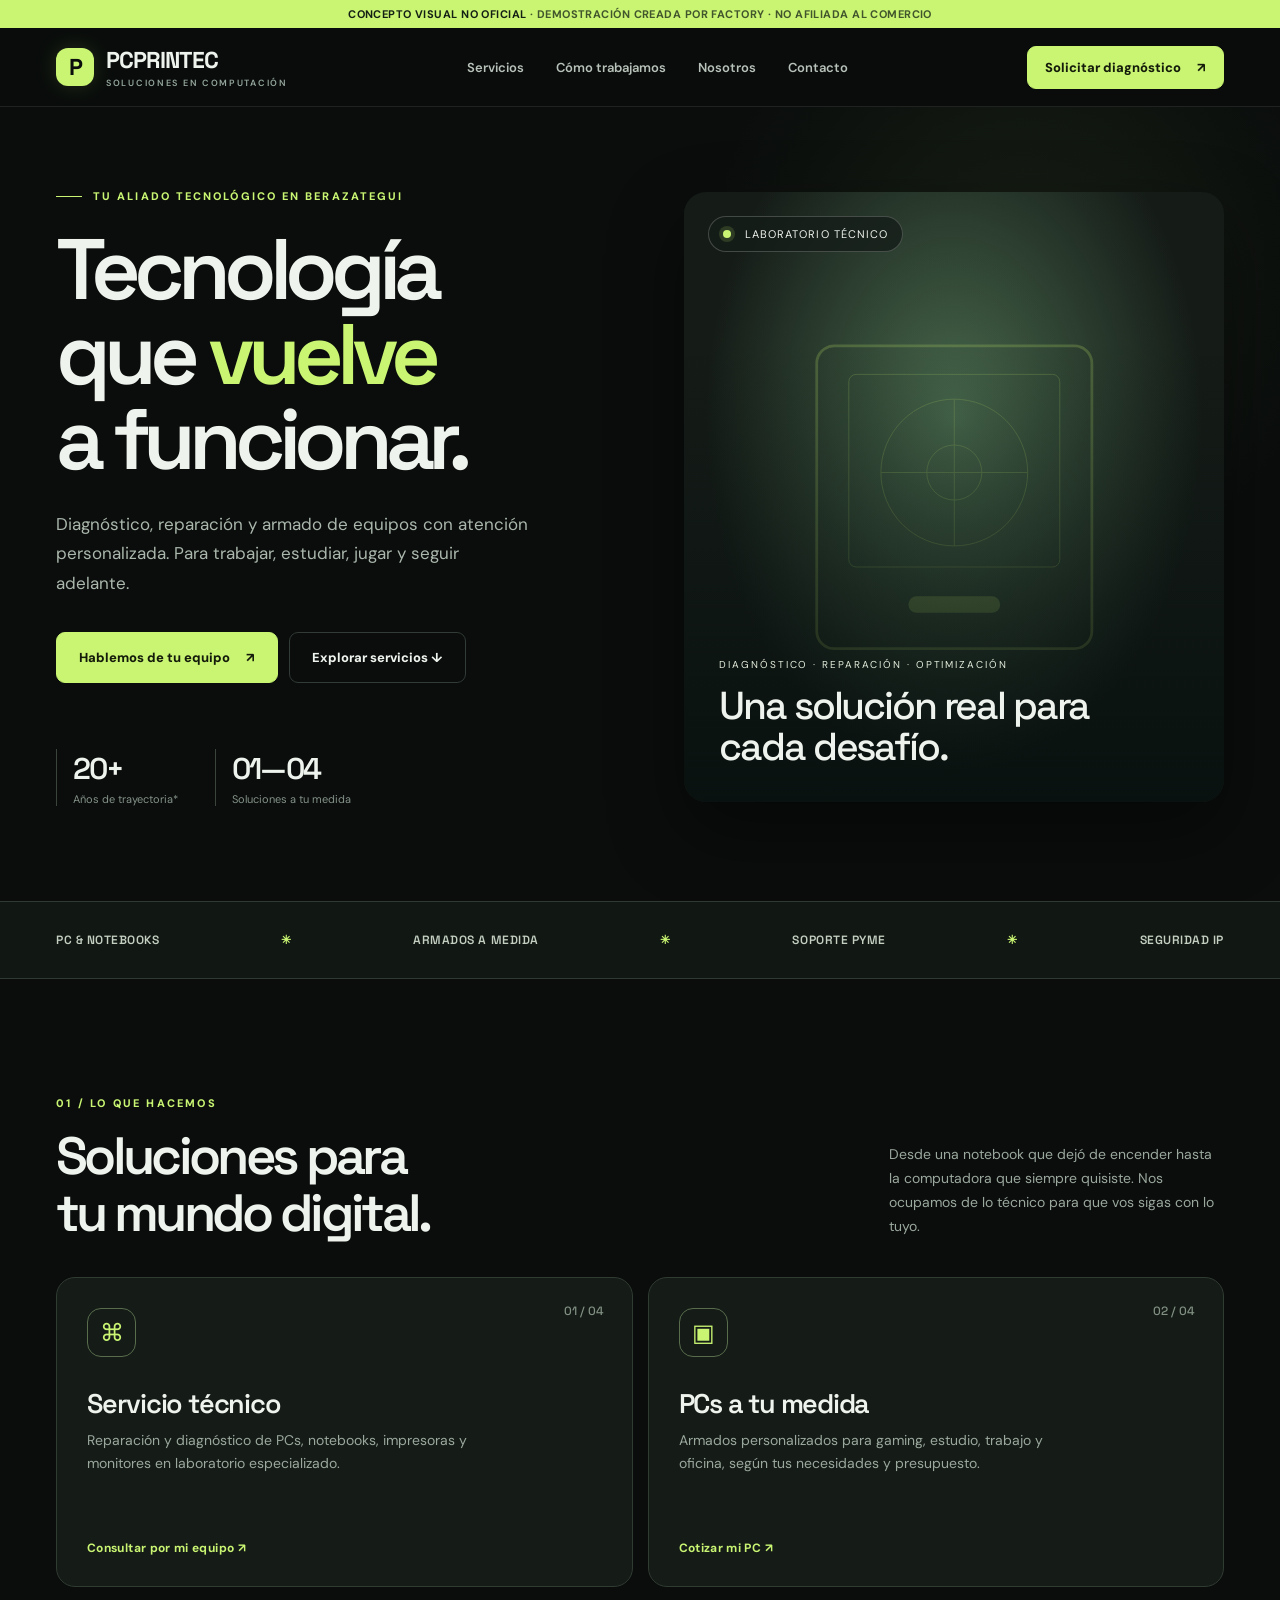
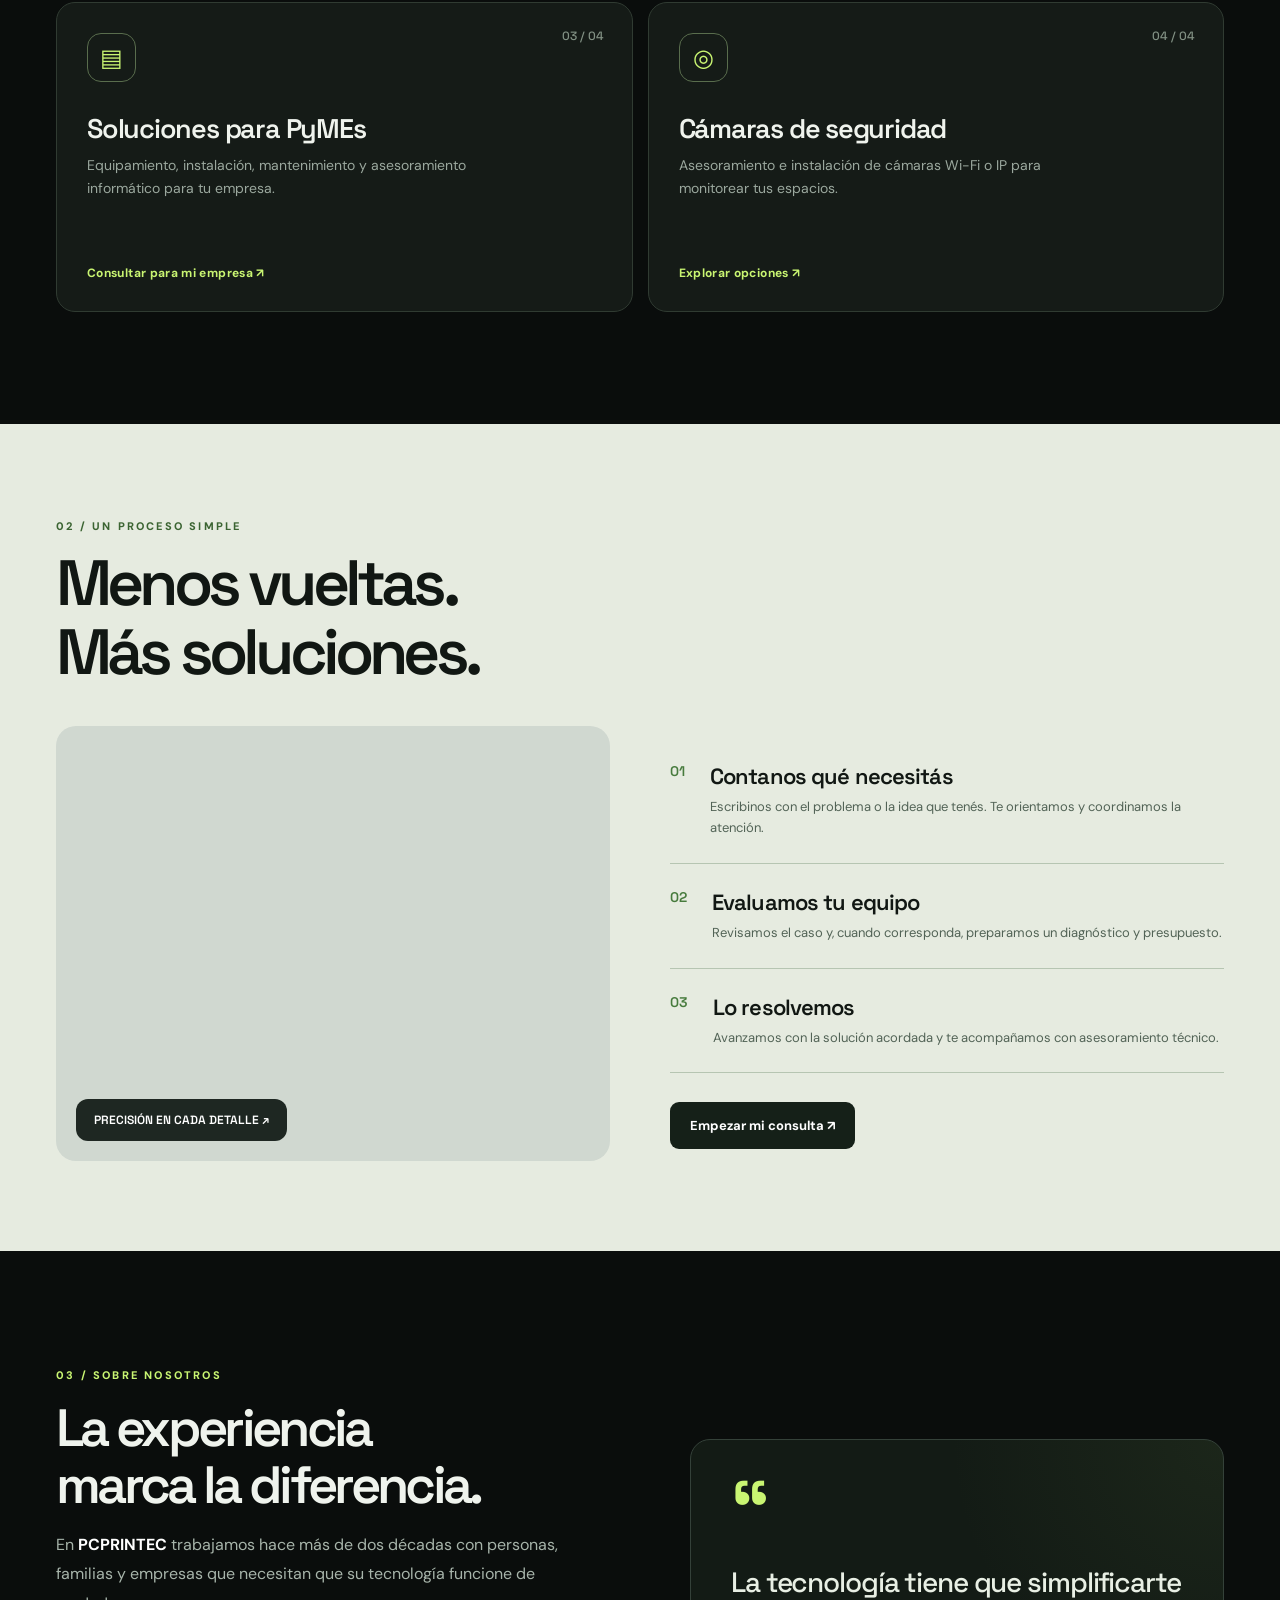
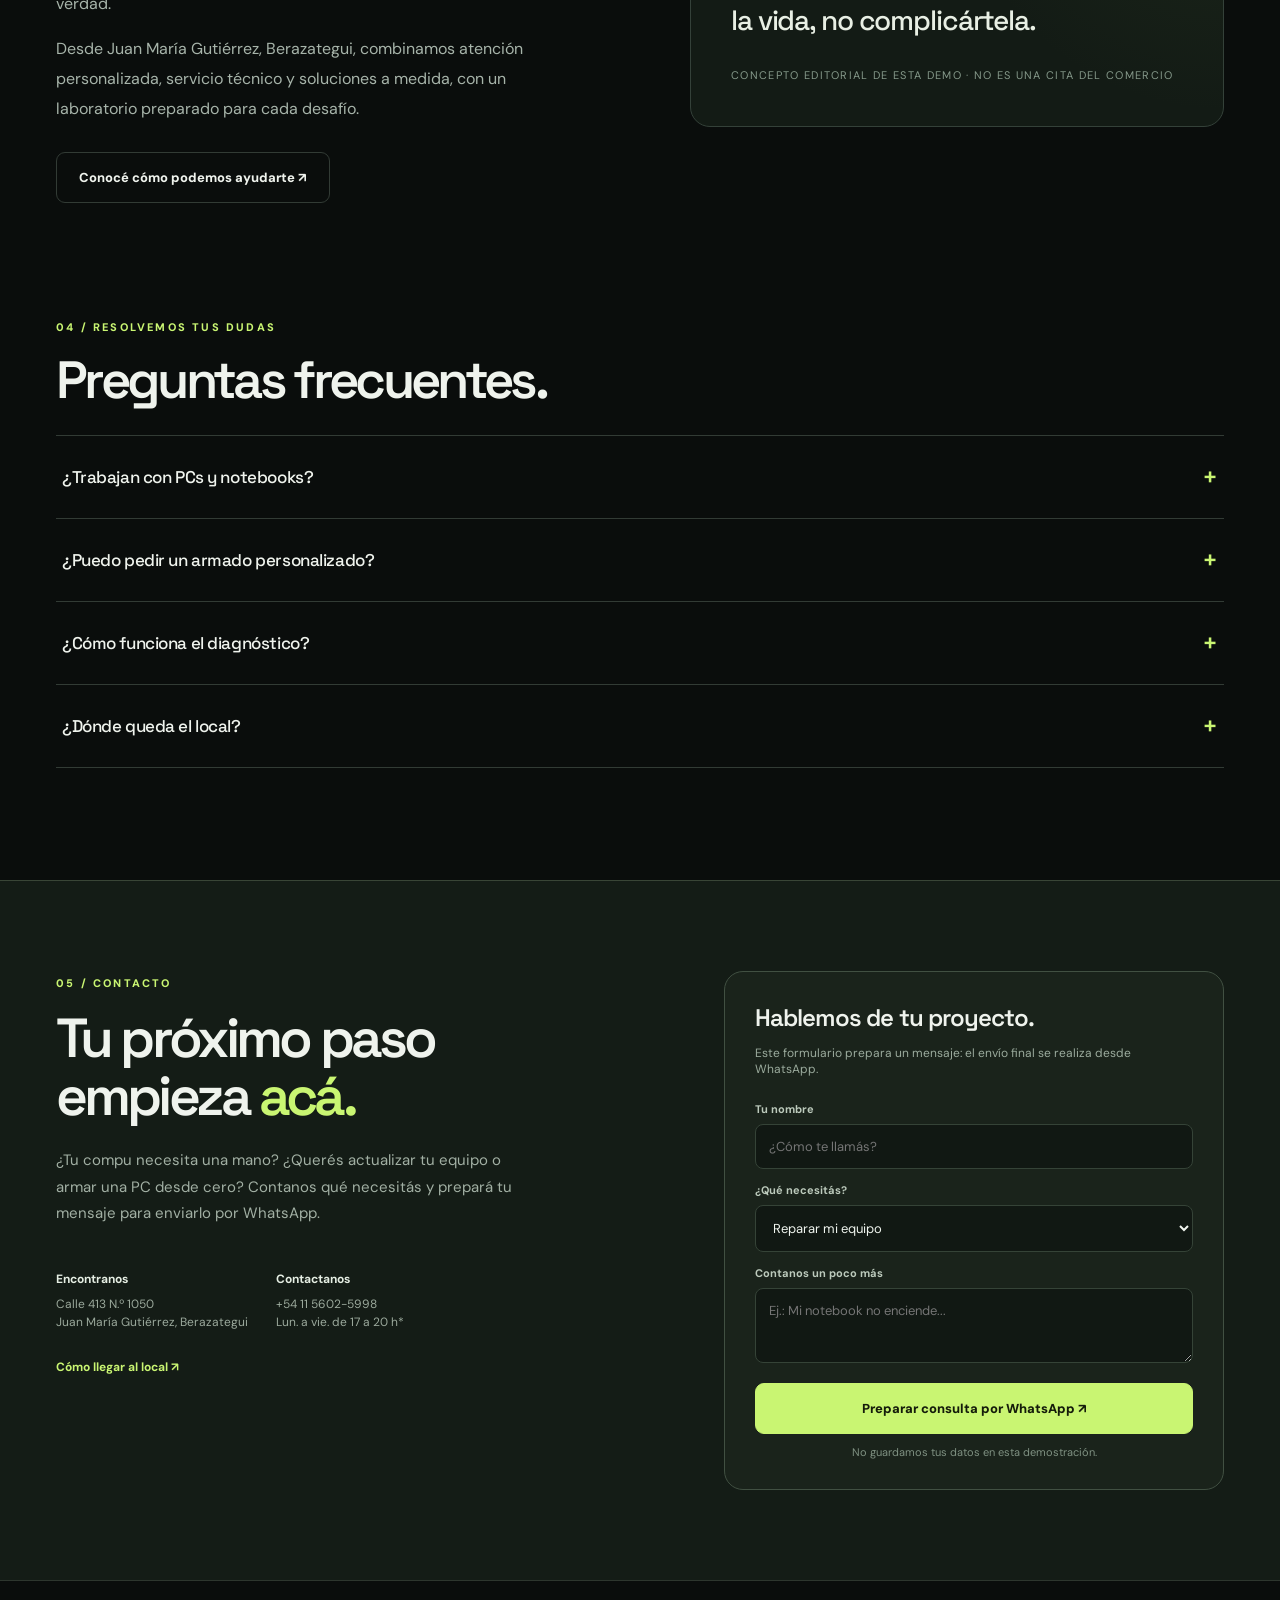
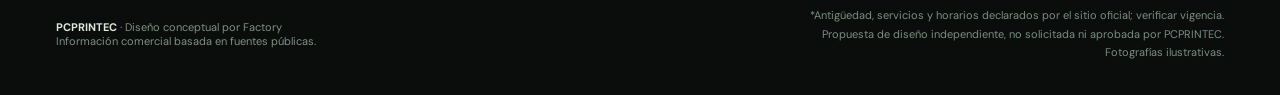
==== pcprintec-factory-demo/index.html @ 149cd399 "Add independent PCPRINTEC premium landing concept preview" ====
<!doctype html>
<html lang="es">
<head>
  <meta charset="UTF-8"/>
  <meta name="viewport" content="width=device-width, initial-scale=1"/>
  <meta name="theme-color" content="#080b0b"/>
  <meta name="robots" content="noindex,nofollow"/>
  <meta name="description" content="Propuesta visual no oficial para PCPRINTEC: servicio técnico, armados de PC y soluciones informáticas en Juan María Gutiérrez, Berazategui."/>
  <title>PCPRINTEC — Soluciones en computación · Concepto Factory</title>
  <link rel="preconnect" href="https://fonts.googleapis.com"/>
  <link rel="preconnect" href="https://fonts.gstatic.com" crossorigin/>
  <link href="https://fonts.googleapis.com/css2?family=DM+Sans:wght@400;500;600;700&family=Space+Grotesk:wght@400;500;600;700&display=swap" rel="stylesheet"/>
  <style>
    :root{--bg:#0a0d0c;--surface:#141917;--surface2:#1b211e;--text:#eff3ed;--muted:#9fa9a2;--line:#323b35;--accent:#c9f572;--soft:#e6eadf;--radius:22px}
    *{box-sizing:border-box}html{scroll-behavior:smooth}body{margin:0;background:var(--bg);color:var(--text);font-family:"DM Sans",Arial,sans-serif;-webkit-font-smoothing:antialiased}button,input,select,textarea{font:inherit}a{color:inherit;text-decoration:none}button{cursor:pointer}
    ::selection{background:var(--accent);color:var(--bg)}.container{max-width:1240px;margin:0 auto;padding:0 36px}.topline{background:var(--accent);color:#152015;font-size:11px;text-align:center;padding:7px 12px;font-weight:700;letter-spacing:.04em}.topline span{opacity:.75}
    .header{position:sticky;top:0;z-index:30;border-bottom:1px solid rgba(255,255,255,.09);background:rgba(10,13,12,.85);backdrop-filter:blur(22px)}.nav{height:78px;display:flex;align-items:center;justify-content:space-between;gap:25px}.brand{display:flex;align-items:center;gap:12px;font-weight:800;letter-spacing:-.045em;font:700 23px "Space Grotesk",sans-serif}.logo{width:38px;height:38px;display:grid;place-items:center;background:var(--accent);color:var(--bg);border-radius:12px;font:800 23px "Space Grotesk";box-shadow:0 0 22px #c9f57227}.brand small{display:block;color:#94a69c;letter-spacing:.19em;font:600 9px "DM Sans";margin-top:2px}.links{display:flex;gap:32px;color:#b8c2ba;font-size:13px;font-weight:600}.links a:hover{color:var(--accent)}.header-cta,.btn{display:inline-flex;align-items:center;justify-content:center;gap:16px;padding:16px 22px;background:var(--accent);border:1px solid var(--accent);color:#141b0a;border-radius:9px;font-weight:800;font-size:13px;transition:transform .2s,background .2s}.header-cta{padding:12px 17px}.btn:hover,.header-cta:hover{transform:translateY(-2px);background:#defe9e}.btn.secondary{background:transparent;color:var(--text);border-color:var(--line)}.btn.secondary:hover{border-color:#a4bea1}.menuBtn{display:none;background:none;border:0;color:var(--text);font-size:27px}
    .hero{position:relative;overflow:hidden;padding:82px 0 95px}.hero:before{content:"";position:absolute;top:-190px;right:-120px;width:750px;height:700px;background:radial-gradient(circle,#4f6b3930 0%,transparent 62%);pointer-events:none}.hero-grid{display:grid;grid-template-columns:1.04fr .96fr;gap:44px;align-items:center}.eyebrow{display:flex;align-items:center;gap:11px;color:var(--accent);font-weight:800;font-size:11px;letter-spacing:.19em;text-transform:uppercase}.eyebrow:before{content:"";display:block;width:26px;height:1px;background:var(--accent)}.hero h1{font:600 clamp(54px,6.7vw,92px)/.99 "Space Grotesk",sans-serif;letter-spacing:-.082em;margin:25px 0 27px;max-width:720px}.hero h1 em{font-style:normal;color:var(--accent)}.intro{font-size:17px;line-height:1.75;color:#abb7ad;max-width:480px;margin:0}.hero-buttons{display:flex;flex-wrap:wrap;gap:11px;margin-top:33px}.hero-bottom{display:flex;gap:37px;margin-top:66px;align-items:center}.metric{border-left:1px solid #3a433c;padding-left:16px}.metric strong{display:block;font:600 30px "Space Grotesk";letter-spacing:-.06em}.metric span{display:block;margin-top:4px;color:#849288;font-size:11px}.hero-art{height:610px;min-width:0;position:relative;border-radius:22px;overflow:hidden;background:#18201b;isolation:isolate;box-shadow:0 30px 75px #0006}.hero-art:after{content:"";position:absolute;inset:0;background:linear-gradient(180deg,#0002 25%,#040c0cba 100%);z-index:1}.hero-art img{height:100%;width:100%;object-fit:cover;object-position:center}.hero-gradient{position:absolute;inset:0;z-index:0;background:radial-gradient(ellipse at 50% 37%,#537858,transparent 65%)}.hero-art .corner{position:absolute;z-index:2;top:24px;left:24px;background:#151c19c9;border:1px solid #ffffff33;border-radius:30px;padding:10px 14px;font-size:11px;letter-spacing:.1em}.pulse{display:inline-block;width:8px;height:8px;border-radius:50%;background:var(--accent);margin-right:9px;box-shadow:0 0 0 4px #c9f57225}.hero-art .artlabel{position:absolute;bottom:35px;left:35px;right:35px;z-index:2}.artlabel small{color:#e4eddc;text-transform:uppercase;letter-spacing:.19em;font-size:10px}.artlabel h3{font:500 39px/1.04 "Space Grotesk";letter-spacing:-.055em;margin:13px 0 0;max-width:390px}.hero-art .vector{position:absolute;inset:0;display:grid;place-items:center;z-index:0;opacity:.25}.hero-art .vector svg{width:85%;height:auto}
    .ribbon{border-top:1px solid #303a33;border-bottom:1px solid #303a33;background:#111712}.ribbon-in{display:flex;align-items:center;justify-content:space-between;gap:20px;min-height:76px;color:#c4cfc2;font:600 12px "Space Grotesk";letter-spacing:.045em}.ribbon i{font-style:normal;color:var(--accent)}
    section{scroll-margin-top:92px}.section{padding:112px 0}.section-header{display:flex;align-items:end;justify-content:space-between;gap:40px;margin-bottom:36px}.section-kicker{font-weight:800;letter-spacing:.2em;color:var(--accent);font-size:11px;text-transform:uppercase}.section h2{font:600 clamp(38px,4.1vw,60px)/1.08 "Space Grotesk";letter-spacing:-.07em;margin:16px 0 0}.section-header p{max-width:335px;color:#9ba89e;line-height:1.7;font-size:14px;margin:0 0 3px}.cards{display:grid;grid-template-columns:repeat(2,1fr);gap:15px}.service{background:#151b17;border:1px solid #303b32;border-radius:19px;min-height:310px;padding:30px;display:flex;flex-direction:column;position:relative;overflow:hidden;transition:border-color .2s,transform .2s}.service:hover{border-color:#8db653;transform:translateY(-3px)}.service .num{position:absolute;right:28px;top:25px;font:500 12px "Space Grotesk";color:#829184}.service .glyph{display:grid;place-items:center;width:49px;height:49px;border:1px solid #596d4d;border-radius:14px;color:var(--accent);font-size:24px}.service h3{font:600 27px "Space Grotesk";letter-spacing:-.045em;margin:29px 0 8px}.service p{color:#9ba89e;line-height:1.65;font-size:14px;max-width:390px;margin:0}.service .more{margin-top:auto;padding-top:24px;color:var(--accent);font-size:12px;font-weight:700;letter-spacing:.03em}
    .feature{background:#e6ebe0;color:#111713;padding:90px 0;overflow:hidden}.feature .section-kicker{color:#3b6432}.feature h2{max-width:780px;font:600 clamp(37px,5vw,67px)/1.07 "Space Grotesk";letter-spacing:-.075em;margin:14px 0 40px}.feature-flex{display:grid;grid-template-columns:1fr 1fr;gap:60px;align-items:center}.feature-image{height:435px;background:#d0d8d0;border-radius:20px;overflow:hidden;position:relative}.feature-image img{width:100%;height:100%;object-fit:cover}.feature-image .image-tag{position:absolute;bottom:20px;left:20px;padding:13px 18px;background:#111a15ed;color:white;border-radius:12px;font:600 12px "Space Grotesk"}.process-step{display:flex;gap:25px;padding:24px 0;border-bottom:1px solid #b6c5b2}.process-step b{font:600 14px "Space Grotesk";color:#477b3d}.process-step h3{font:600 22px "Space Grotesk";margin:0 0 7px;letter-spacing:-.04em}.process-step p{line-height:1.6;color:#526356;margin:0;font-size:13px}.feature .dark-btn{display:inline-flex;align-items:center;gap:18px;color:#fff;background:#152018;border-radius:9px;padding:15px 20px;margin-top:29px;font-weight:700;font-size:13px}
    .about{display:grid;grid-template-columns:1fr 1fr;gap:100px;align-items:center}.about p{color:#a7b4aa;font-size:16px;line-height:1.85}.about b{color:white}.about .quote{border:1px solid #344139;padding:44px 40px;border-radius:20px;background:radial-gradient(circle at right top,#4e663726,transparent 45%),#131b15}.quote .big{color:var(--accent);font:600 80px "Space Grotesk";line-height:.65}.quote p{font:500 28px/1.35 "Space Grotesk";letter-spacing:-.04em;color:#e8efe4}.quote .auth{font-size:11px;color:#85998a;text-transform:uppercase;letter-spacing:.12em}
    .faq-wrap{border-top:1px solid var(--line);margin-top:26px}.faq details{border-bottom:1px solid var(--line);padding:0 6px}.faq summary{list-style:none;cursor:pointer;display:flex;align-items:center;justify-content:space-between;gap:20px;padding:24px 0;font:500 17px "Space Grotesk";letter-spacing:-.025em}.faq summary::-webkit-details-marker{display:none}.faq summary:after{content:"+";font:500 26px "Space Grotesk";color:var(--accent)}.faq details[open] summary:after{content:"−"}.faq p{color:#9ba89e;line-height:1.7;font-size:14px;max-width:830px;margin:-5px 0 22px}
    .contact{background:#141c16;border-top:1px solid #394536;padding:90px 0}.contact-grid{display:grid;grid-template-columns:1fr .85fr;gap:80px}.contact h2{font:600 clamp(38px,4.3vw,67px)/1.05 "Space Grotesk";letter-spacing:-.07em;margin:18px 0 22px}.contact h2 span{color:var(--accent)}.contact .sub{font-size:15px;line-height:1.75;color:#a2b0a4;max-width:470px}.contact-meta{display:flex;flex-wrap:wrap;gap:28px;margin-top:45px}.contact-meta strong{font-size:12px;display:block;margin-bottom:8px;color:#e5eee3}.contact-meta span{font-size:12px;color:#9ba99c;line-height:1.5;display:block}.form{border:1px solid #415042;border-radius:19px;background:#1a231b;padding:30px}.form h3{font:600 24px "Space Grotesk";letter-spacing:-.04em;margin:0 0 4px}.form p{font-size:12px;color:#9bab9d;margin-bottom:25px}.field{display:flex;flex-direction:column;gap:8px;margin-top:14px}.field label{color:#bccabc;font-size:11px;font-weight:700}.field input,.field select,.field textarea{width:100%;background:#111813;border:1px solid #354337;border-radius:8px;color:#f0f5ef;padding:13px;font-size:13px;outline:none}.field input:focus,.field select:focus,.field textarea:focus{border-color:#b2e969}.field textarea{resize:vertical;min-height:75px}.form .btn{width:100%;margin-top:20px}.form-hint{margin:11px 0 0!important;text-align:center;color:#7f9182!important;font-size:11px!important}
    footer{background:#0a0d0c;border-top:1px solid #2d362e;padding:25px 0 33px}.footer-flex{display:flex;align-items:center;justify-content:space-between;gap:30px;font-size:11px;color:#809183}.footer-flex strong{color:#e0e8dd}footer .disclaimer{color:#7b8f81;max-width:450px;text-align:right;line-height:1.7}.reveal{animation:fadeUp .8s ease both}@keyframes fadeUp{from{opacity:0;transform:translateY(18px)}to{opacity:1;transform:translateY(0)}}
    @media(max-width:920px){.links,.header-cta{display:none}.menuBtn{display:block}.nav{height:65px}.links.open{position:absolute;display:flex;flex-direction:column;gap:0;top:65px;left:0;right:0;background:#101711;padding:14px 24px 22px;border-bottom:1px solid #39463a}.links.open a{padding:14px 6px}.hero-grid{grid-template-columns:1fr}.hero{padding:55px 0 70px}.hero h1{font-size:clamp(58px,9vw,88px)}.hero-art{height:460px}.hero-bottom{margin-top:42px}.section{padding:74px 0}.about{gap:35px}.feature-flex{gap:30px}.contact-grid{gap:35px}}
    @media(max-width:640px){.container{padding:0 20px}.topline{font-size:9px}.hero{padding:49px 0 61px}.hero h1{font-size:clamp(47px,12.5vw,69px);margin:22px 0}.intro{font-size:15px;line-height:1.7}.hero-buttons{gap:10px}.btn{padding:14px 17px;font-size:12px}.hero-art{height:400px}.artlabel h3{font-size:31px}.hero-bottom{gap:16px}.metric{padding-left:12px}.metric strong{font-size:25px}.metric span{font-size:10px}.ribbon-in{min-height:66px;justify-content:center;gap:20px;flex-wrap:wrap;padding:13px 0;font-size:10px}.ribbon-in span:nth-child(n+4){display:none}.section{padding:68px 0}.section-header{display:block;margin-bottom:28px}.section-header p{margin:20px 0 0}.cards{grid-template-columns:1fr}.service{min-height:267px;padding:25px}.service h3{font-size:24px}.feature{padding:68px 0}.feature h2{margin-bottom:25px}.feature-flex,.about,.contact-grid{grid-template-columns:1fr}.feature-image{height:285px}.about{gap:23px}.about .quote{padding:30px}.quote p{font-size:22px}.contact{padding:68px 0}.contact-meta{margin-top:24px}.form{padding:24px}.footer-flex{flex-direction:column;align-items:flex-start}.footer-flex .disclaimer{text-align:left}.brand{font-size:21px}}
    @media(prefers-reduced-motion:reduce){html{scroll-behavior:auto}.reveal{animation:none}*{transition:none!important}}
  </style>
</head>
<body>
  <div class="topline">CONCEPTO VISUAL NO OFICIAL <span>· DEMOSTRACIÓN CREADA POR FACTORY · NO AFILIADA AL COMERCIO</span></div>
  <header class="header">
    <div class="nav container">
      <a href="#inicio" class="brand" aria-label="PCPRINTEC inicio"><span class="logo">P</span><span>PCPRINTEC<small>SOLUCIONES EN COMPUTACIÓN</small></span></a>
      <nav class="links" id="navlinks"><a href="#servicios">Servicios</a><a href="#proceso">Cómo trabajamos</a><a href="#nosotros">Nosotros</a><a href="#contacto">Contacto</a></nav>
      <a class="header-cta" href="#contacto">Solicitar diagnóstico <span>↗</span></a>
      <button class="menuBtn" id="menuBtn" aria-expanded="false" aria-label="Abrir menú">☰</button>
    </div>
  </header>
  <main>
    <section class="hero" id="inicio">
      <div class="container hero-grid">
        <div class="reveal">
          <div class="eyebrow">Tu aliado tecnológico en Berazategui</div>
          <h1>Tecnología<br>que <em>vuelve</em><br>a funcionar.</h1>
          <p class="intro">Diagnóstico, reparación y armado de equipos con atención personalizada. Para trabajar, estudiar, jugar y seguir adelante.</p>
          <div class="hero-buttons"><a class="btn" href="#contacto">Hablemos de tu equipo <span>↗</span></a><a class="btn secondary" href="#servicios">Explorar servicios ↓</a></div>
          <div class="hero-bottom"><div class="metric"><strong>20+</strong><span>Años de trayectoria*</span></div><div class="metric"><strong>01—04</strong><span>Soluciones a tu medida</span></div></div>
        </div>
        <div class="hero-art reveal">
          <div class="hero-gradient"></div>
          <img src="https://images.unsplash.com/photo-1587831990711-23ca6441447b?w=1400&q=85" alt="Equipo informático moderno en un entorno de trabajo" loading="eager" onerror="this.style.display='none'">
          <div class="vector"><svg viewBox="0 0 500 500" fill="none" xmlns="http://www.w3.org/2000/svg"><rect x="100" y="85" width="300" height="330" rx="19" stroke="#c9f572" stroke-width="3"/><rect x="135" y="116" width="230" height="210" rx="8" stroke="#c9f572"/><circle cx="250" cy="223" r="80" stroke="#c9f572"/><circle cx="250" cy="223" r="30" stroke="#c9f572"/><path d="M250 143V303M170 223H330" stroke="#c9f572"/><rect x="200" y="358" width="100" height="18" rx="9" fill="#c9f572"/></svg></div>
          <div class="corner"><span class="pulse"></span> LABORATORIO TÉCNICO</div>
          <div class="artlabel"><small>Diagnóstico · Reparación · Optimización</small><h3>Una solución real para cada desafío.</h3></div>
        </div>
      </div>
    </section>
    <div class="ribbon"><div class="ribbon-in container"><span>PC & NOTEBOOKS</span><i>✳</i><span>ARMADOS A MEDIDA</span><i>✳</i><span>SOPORTE PYME</span><i>✳</i><span>SEGURIDAD IP</span></div></div>
    <section class="section" id="servicios">
      <div class="container">
        <div class="section-header"><div><span class="section-kicker">01 / Lo que hacemos</span><h2>Soluciones para<br>tu mundo digital.</h2></div><p>Desde una notebook que dejó de encender hasta la computadora que siempre quisiste. Nos ocupamos de lo técnico para que vos sigas con lo tuyo.</p></div>
        <div class="cards">
          <a href="#contacto" class="service"><span class="num">01 / 04</span><span class="glyph">⌘</span><h3>Servicio técnico</h3><p>Reparación y diagnóstico de PCs, notebooks, impresoras y monitores en laboratorio especializado.</p><span class="more">Consultar por mi equipo ↗</span></a>
          <a href="#contacto" class="service"><span class="num">02 / 04</span><span class="glyph">▣</span><h3>PCs a tu medida</h3><p>Armados personalizados para gaming, estudio, trabajo y oficina, según tus necesidades y presupuesto.</p><span class="more">Cotizar mi PC ↗</span></a>
          <a href="#contacto" class="service"><span class="num">03 / 04</span><span class="glyph">▤</span><h3>Soluciones para PyMEs</h3><p>Equipamiento, instalación, mantenimiento y asesoramiento informático para tu empresa.</p><span class="more">Consultar para mi empresa ↗</span></a>
          <a href="#contacto" class="service"><span class="num">04 / 04</span><span class="glyph">◎</span><h3>Cámaras de seguridad</h3><p>Asesoramiento e instalación de cámaras Wi-Fi o IP para monitorear tus espacios.</p><span class="more">Explorar opciones ↗</span></a>
        </div>
      </div>
    </section>
    <section class="feature" id="proceso">
      <div class="container">
        <span class="section-kicker">02 / Un proceso simple</span><h2>Menos vueltas.<br>Más soluciones.</h2>
        <div class="feature-flex">
          <div class="feature-image"><img src="https://images.unsplash.com/photo-1518770660439-4636190af475?w=1100&q=85" alt="Detalle de componentes electrónicos de computadora" loading="lazy" onerror="this.style.display='none'"><span class="image-tag">PRECISIÓN EN CADA DETALLE ↗</span></div>
          <div>
            <div class="process-step"><b>01</b><div><h3>Contanos qué necesitás</h3><p>Escribinos con el problema o la idea que tenés. Te orientamos y coordinamos la atención.</p></div></div>
            <div class="process-step"><b>02</b><div><h3>Evaluamos tu equipo</h3><p>Revisamos el caso y, cuando corresponda, preparamos un diagnóstico y presupuesto.</p></div></div>
            <div class="process-step"><b>03</b><div><h3>Lo resolvemos</h3><p>Avanzamos con la solución acordada y te acompañamos con asesoramiento técnico.</p></div></div>
            <a href="#contacto" class="dark-btn">Empezar mi consulta ↗</a>
          </div>
        </div>
      </div>
    </section>
    <section class="section" id="nosotros">
      <div class="container about">
        <div><span class="section-kicker">03 / Sobre nosotros</span><h2>La experiencia<br>marca la diferencia.</h2><p>En <b>PCPRINTEC</b> trabajamos hace más de dos décadas con personas, familias y empresas que necesitan que su tecnología funcione de verdad.</p><p>Desde Juan María Gutiérrez, Berazategui, combinamos atención personalizada, servicio técnico y soluciones a medida, con un laboratorio preparado para cada desafío.</p><a href="#contacto" class="btn secondary" style="margin-top:13px">Conocé cómo podemos ayudarte ↗</a></div>
        <div class="quote"><div class="big">“</div><p>La tecnología tiene que simplificarte la vida, no complicártela.</p><div class="auth">Concepto editorial de esta demo · No es una cita del comercio</div></div>
      </div>
    </section>
    <section class="section faq" id="preguntas" style="padding-top:0">
      <div class="container"><span class="section-kicker">04 / Resolvemos tus dudas</span><h2>Preguntas frecuentes.</h2><div class="faq-wrap">
        <details><summary>¿Trabajan con PCs y notebooks?</summary><p>Sí. El comercio informa reparación y diagnóstico de computadoras, notebooks, netbooks, equipos All-in-One, impresoras y monitores.</p></details>
        <details><summary>¿Puedo pedir un armado personalizado?</summary><p>Sí. Podés contar para qué usarías la computadora (gaming, estudio, trabajo u oficina) y consultar por una configuración a medida.</p></details>
        <details><summary>¿Cómo funciona el diagnóstico?</summary><p>El comercio informa que las revisiones en recepción son sin cargo; los diagnósticos de laboratorio que requieren análisis profundo pueden tener costo, según el caso. Confirmá las condiciones antes de dejar el equipo.</p></details>
        <details><summary>¿Dónde queda el local?</summary><p>En calle 413 N.º 1050, Juan María Gutiérrez, partido de Berazategui. El comercio recomienda coordinar turno previo para el laboratorio técnico.</p></details>
      </div></div>
    </section>
    <section class="contact" id="contacto">
      <div class="container contact-grid">
        <div><span class="section-kicker">05 / Contacto</span><h2>Tu próximo paso<br>empieza <span>acá.</span></h2><p class="sub">¿Tu compu necesita una mano? ¿Querés actualizar tu equipo o armar una PC desde cero? Contanos qué necesitás y prepará tu mensaje para enviarlo por WhatsApp.</p>
        <div class="contact-meta"><div><strong>Encontranos</strong><span>Calle 413 N.º 1050<br>Juan María Gutiérrez, Berazategui</span></div><div><strong>Contactanos</strong><span>+54 11 5602-5998<br>Lun. a vie. de 17 a 20 h*</span></div></div>
        <a href="https://www.google.com/maps/search/?api=1&query=Calle+413+1050+Juan+Maria+Gutierrez+Berazategui" target="_blank" rel="noopener" style="display:inline-block;margin-top:28px;color:var(--accent);font-weight:700;font-size:12px">Cómo llegar al local ↗</a>
        </div>
        <form class="form" id="contactForm"><h3>Hablemos de tu proyecto.</h3><p>Este formulario prepara un mensaje: el envío final se realiza desde WhatsApp.</p>
        <div class="field"><label for="nombre">Tu nombre</label><input name="nombre" id="nombre" placeholder="¿Cómo te llamás?" required maxlength="70"></div>
        <div class="field"><label for="servicio">¿Qué necesitás?</label><select id="servicio" name="servicio"><option>Reparar mi equipo</option><option>Armar una PC</option><option>Soporte para mi empresa</option><option>Cámaras de seguridad</option><option>Otra consulta</option></select></div>
        <div class="field"><label for="detalle">Contanos un poco más</label><textarea name="detalle" id="detalle" placeholder="Ej.: Mi notebook no enciende..." maxlength="600"></textarea></div>
        <button type="submit" class="btn">Preparar consulta por WhatsApp ↗</button><p class="form-hint">No guardamos tus datos en esta demostración.</p></form>
      </div>
    </section>
  </main>
  <footer><div class="container footer-flex"><div><strong>PCPRINTEC</strong> · Diseño conceptual por Factory<br>Información comercial basada en fuentes públicas.</div><div class="disclaimer">*Antigüedad, servicios y horarios declarados por el sitio oficial; verificar vigencia. Propuesta de diseño independiente, no solicitada ni aprobada por PCPRINTEC. Fotografías ilustrativas.</div></div></footer>
  <script>
    const menuBtn=document.getElementById('menuBtn'), navlinks=document.getElementById('navlinks');
    menuBtn.addEventListener('click',()=>{const open=navlinks.classList.toggle('open');menuBtn.setAttribute('aria-expanded',open);menuBtn.textContent=open?'✕':'☰'});
    navlinks.querySelectorAll('a').forEach(a=>a.addEventListener('click',()=>{navlinks.classList.remove('open');menuBtn.setAttribute('aria-expanded','false');menuBtn.textContent='☰'}));
    document.querySelectorAll('.service').forEach(card=>card.addEventListener('click',()=>{const s=card.querySelector('h3').textContent;const m={'Servicio técnico':'Reparar mi equipo','PCs a tu medida':'Armar una PC','Soluciones para PyMEs':'Soporte para mi empresa','Cámaras de seguridad':'Cámaras de seguridad'};const select=document.getElementById('servicio');select.value=m[s]||'Otra consulta'}));
    document.getElementById('contactForm').addEventListener('submit',e=>{e.preventDefault();const name=document.getElementById('nombre').value.trim();const service=document.getElementById('servicio').value;const detail=document.getElementById('detalle').value.trim();const message=`Hola PCPRINTEC, soy ${name}. Quisiera consultar sobre: ${service}.${detail?' '+detail:''}`;window.open('https://wa.me/5491156025998?text='+encodeURIComponent(message),'_blank','noopener,noreferrer')});
  </script>
</body>
</html>
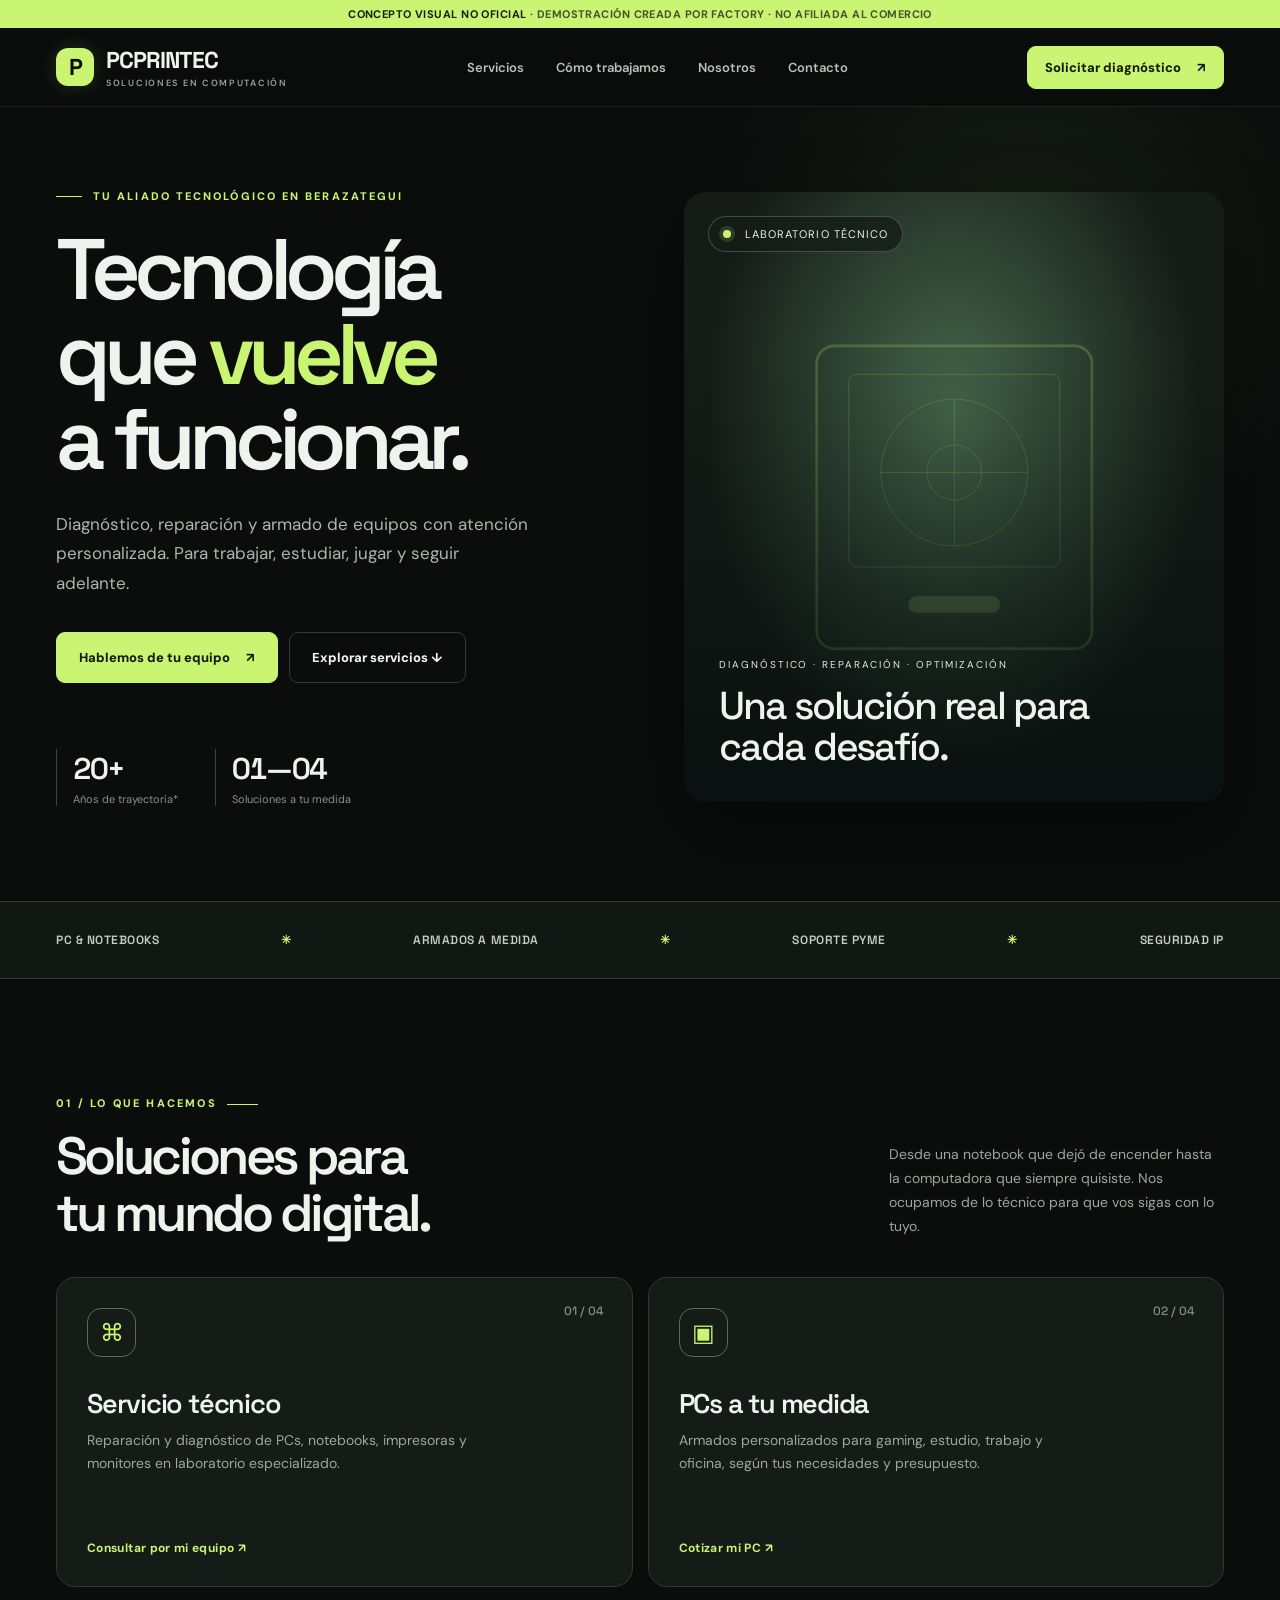
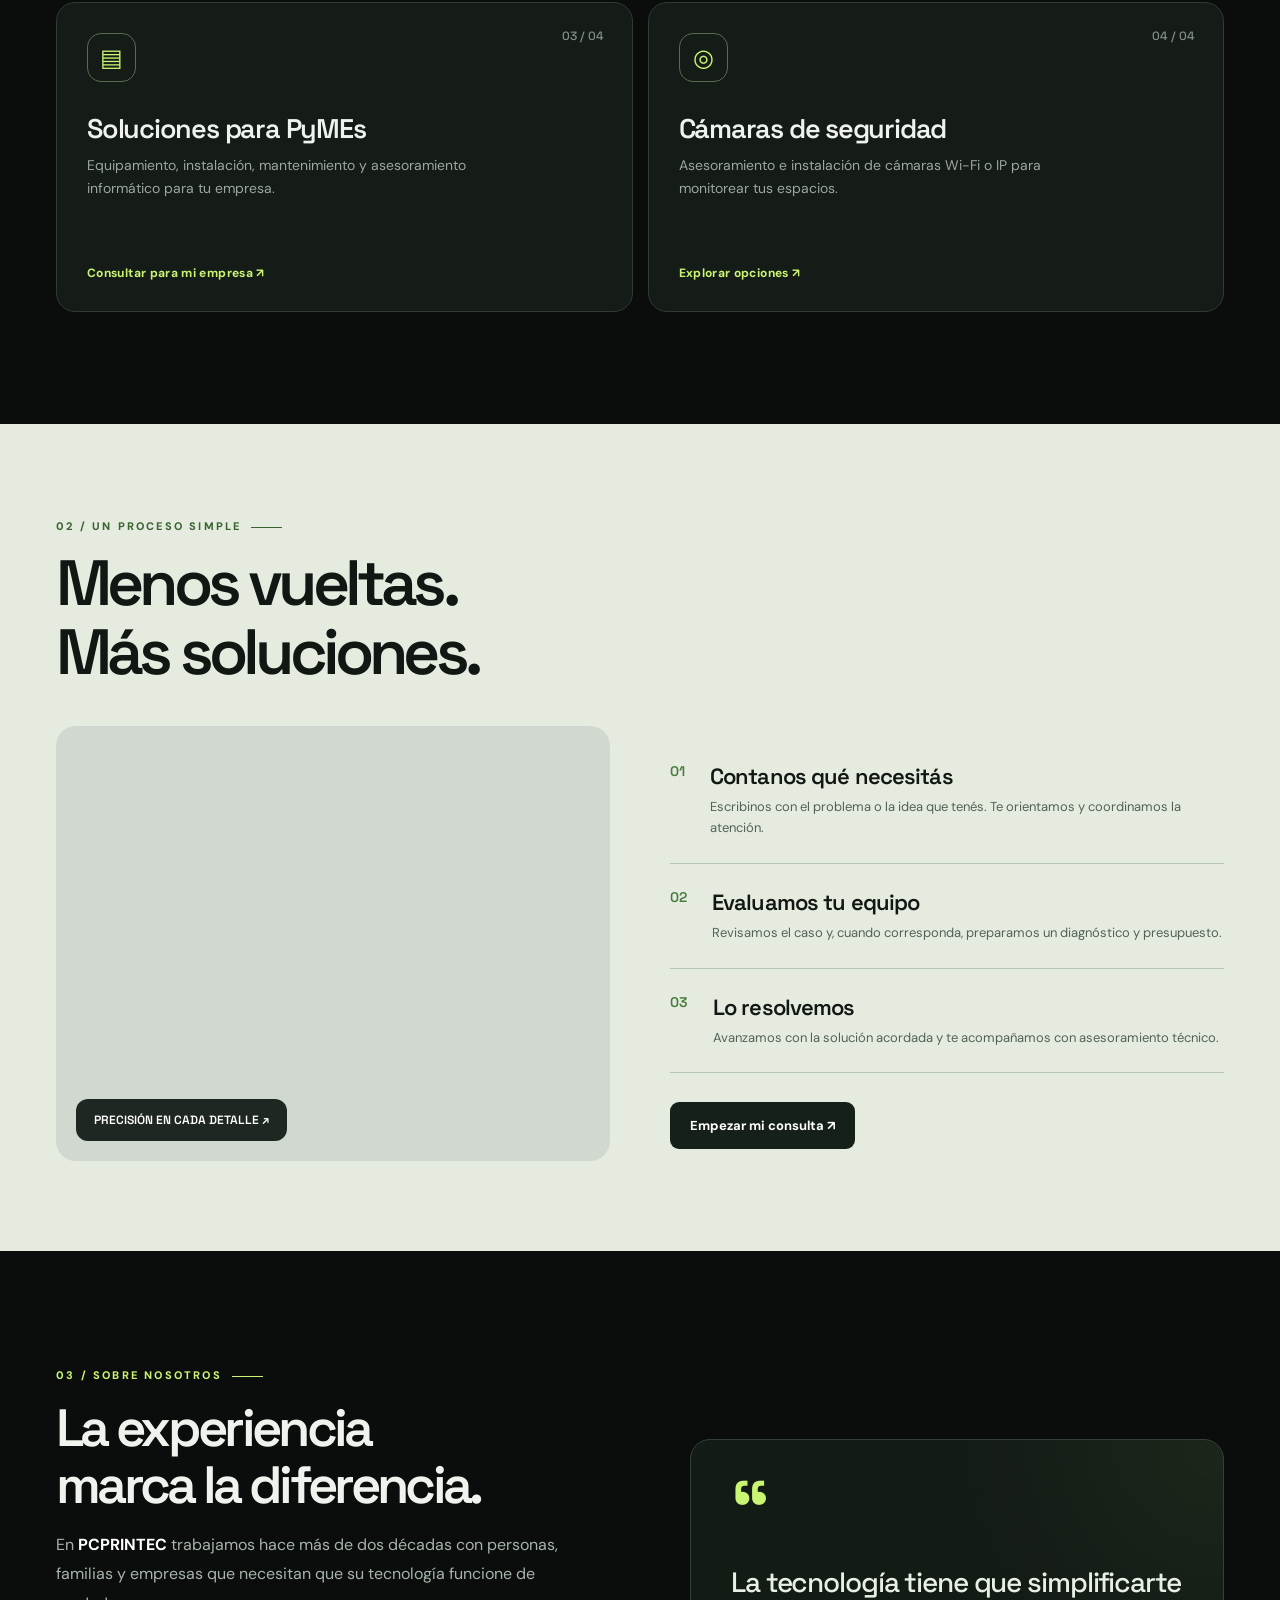
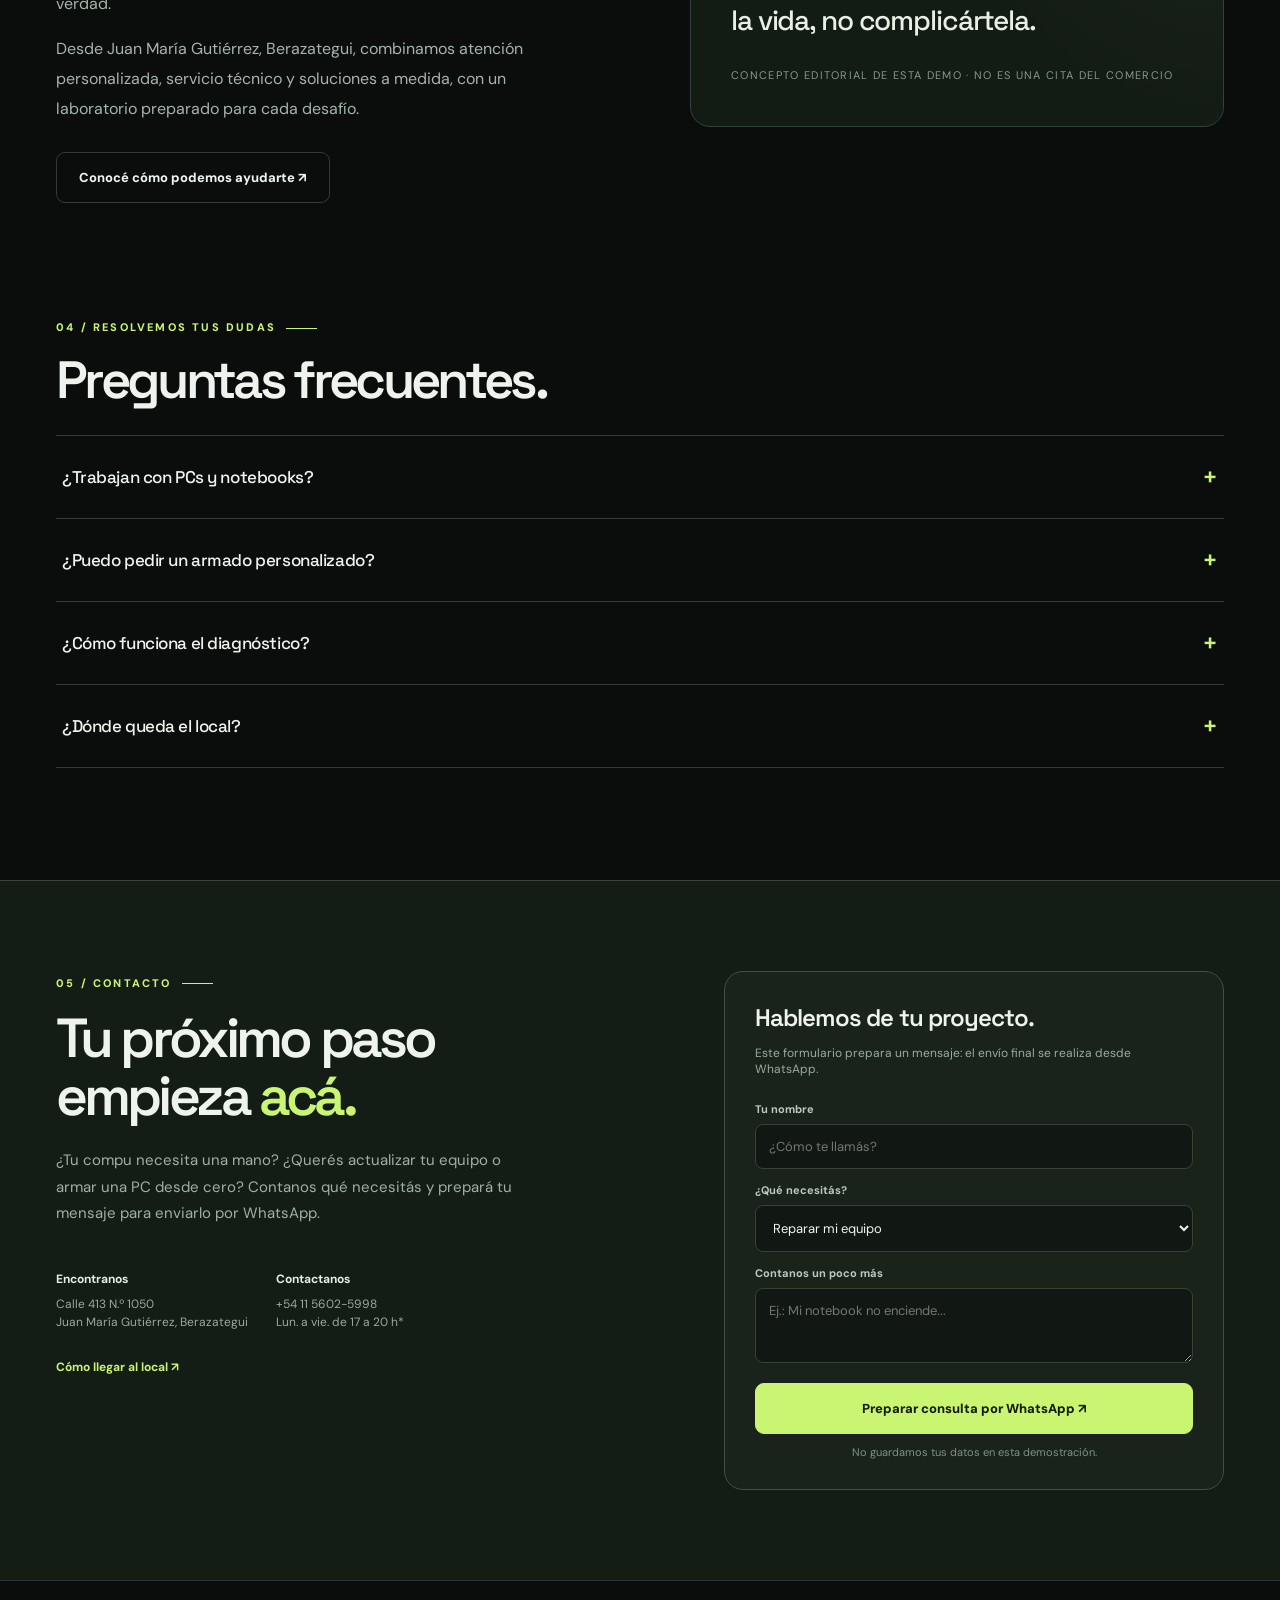
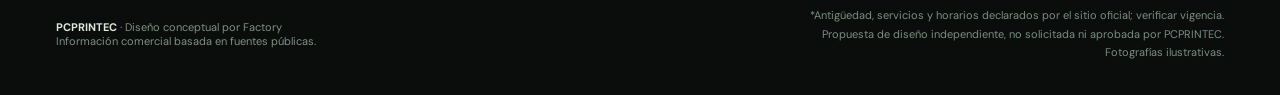
==== commit 1a202367: "feat: add scroll reveal motion, parallax and polished microinteractions" ====
--- a/pcprintec-factory-demo/index.html
+++ b/pcprintec-factory-demo/index.html
@@ -26,9 +26,47 @@
     @media(max-width:920px){.links,.header-cta{display:none}.menuBtn{display:block}.nav{height:65px}.links.open{position:absolute;display:flex;flex-direction:column;gap:0;top:65px;left:0;right:0;background:#101711;padding:14px 24px 22px;border-bottom:1px solid #39463a}.links.open a{padding:14px 6px}.hero-grid{grid-template-columns:1fr}.hero{padding:55px 0 70px}.hero h1{font-size:clamp(58px,9vw,88px)}.hero-art{height:460px}.hero-bottom{margin-top:42px}.section{padding:74px 0}.about{gap:35px}.feature-flex{gap:30px}.contact-grid{gap:35px}}
     @media(max-width:640px){.container{padding:0 20px}.topline{font-size:9px}.hero{padding:49px 0 61px}.hero h1{font-size:clamp(47px,12.5vw,69px);margin:22px 0}.intro{font-size:15px;line-height:1.7}.hero-buttons{gap:10px}.btn{padding:14px 17px;font-size:12px}.hero-art{height:400px}.artlabel h3{font-size:31px}.hero-bottom{gap:16px}.metric{padding-left:12px}.metric strong{font-size:25px}.metric span{font-size:10px}.ribbon-in{min-height:66px;justify-content:center;gap:20px;flex-wrap:wrap;padding:13px 0;font-size:10px}.ribbon-in span:nth-child(n+4){display:none}.section{padding:68px 0}.section-header{display:block;margin-bottom:28px}.section-header p{margin:20px 0 0}.cards{grid-template-columns:1fr}.service{min-height:267px;padding:25px}.service h3{font-size:24px}.feature{padding:68px 0}.feature h2{margin-bottom:25px}.feature-flex,.about,.contact-grid{grid-template-columns:1fr}.feature-image{height:285px}.about{gap:23px}.about .quote{padding:30px}.quote p{font-size:22px}.contact{padding:68px 0}.contact-meta{margin-top:24px}.form{padding:24px}.footer-flex{flex-direction:column;align-items:flex-start}.footer-flex .disclaimer{text-align:left}.brand{font-size:21px}}
     @media(prefers-reduced-motion:reduce){html{scroll-behavior:auto}.reveal{animation:none}*{transition:none!important}}
+  
+    /* FACTORY MOTION SYSTEM V2 — animaciones discretas, móviles y accesibles */
+    :root{--motion-ease:cubic-bezier(.22,1,.36,1)}
+    .motion-ready [data-reveal]{opacity:0;transform:translate3d(0,38px,0);filter:blur(4px);transition:opacity .85s var(--motion-ease),transform .85s var(--motion-ease),filter .85s var(--motion-ease);transition-delay:var(--reveal-delay,0ms)}
+    .motion-ready [data-reveal="slide-left"]{transform:translate3d(-42px,12px,0)}
+    .motion-ready [data-reveal="slide-right"]{transform:translate3d(42px,12px,0)}
+    .motion-ready [data-reveal="scale"]{transform:translate3d(0,18px,0) scale(.965)}
+    .motion-ready [data-reveal].is-visible{opacity:1;transform:translate3d(0,0,0) scale(1);filter:blur(0)}
+    .motion-ready .reveal{animation:none}
+    #scroll-progress{pointer-events:none;position:fixed;z-index:100;top:0;left:0;height:3px;width:100%;transform-origin:left;transform:scaleX(0);background:linear-gradient(90deg,#94ca4b,#e2ffa2);box-shadow:0 0 16px #baf16b88}
+    .hero-art img,.feature-image img{transform:translate3d(0,var(--parallax-y,0px),0) scale(1.10);will-change:transform}
+    .hero-art .corner .pulse{animation:factoryPulse 2.8s ease-in-out infinite}
+    .hero-art .artlabel{transition:transform .7s var(--motion-ease)}
+    .hero-art:hover .artlabel{transform:translateY(-7px)}
+    .service{isolation:isolate}
+    .service:before{content:"";pointer-events:none;position:absolute;inset:-1px;background:radial-gradient(350px circle at var(--mouse-x,50%) var(--mouse-y,0%),#c9f57214,transparent 66%);opacity:0;transition:opacity .35s;z-index:-1}
+    .service:hover:before{opacity:1}
+    .service .glyph{transition:transform .45s var(--motion-ease),background .35s,border-color .35s}
+    .service:hover .glyph{transform:rotate(-7deg) scale(1.12);background:#c9f57215;border-color:var(--accent)}
+    .service .more,.btn span,.header-cta span{transition:transform .35s var(--motion-ease)}
+    .service:hover .more{transform:translateX(6px)}
+    .btn:hover span,.header-cta:hover span{transform:translate(3px,-3px)}
+    .btn:focus-visible,.header-cta:focus-visible,.service:focus-visible,.menuBtn:focus-visible,a:focus-visible{outline:2px solid var(--accent);outline-offset:4px}
+    .metric strong{font-variant-numeric:tabular-nums}
+    .ribbon i{display:inline-block;animation:factorySpin 16s linear infinite}
+    .section-kicker:after{content:"";display:inline-block;vertical-align:middle;width:0;height:1px;background:currentColor;margin-left:10px;transition:width .9s var(--motion-ease)}
+    .section-kicker.is-visible:after{width:31px}
+    @keyframes factoryPulse{0%,100%{box-shadow:0 0 0 4px #c9f57226;opacity:1}50%{box-shadow:0 0 0 9px #c9f5720b;opacity:.72}}
+    @keyframes factorySpin{to{transform:rotate(360deg)}}
+    @media(hover:none){.service:before{display:none}}
+    @media(prefers-reduced-motion:reduce){
+      .motion-ready [data-reveal],.motion-ready [data-reveal].is-visible{opacity:1!important;transform:none!important;filter:none!important;transition:none!important}
+      .hero-art img,.feature-image img{transform:none!important}
+      .hero-art .corner .pulse,.ribbon i{animation:none!important}
+      .service .glyph,.service .more,.hero-art .artlabel,.section-kicker:after{transition:none!important}
+    }
+
   </style>
 </head>
 <body>
+  <div id="scroll-progress" aria-hidden="true"></div>
   <div class="topline">CONCEPTO VISUAL NO OFICIAL <span>· DEMOSTRACIÓN CREADA POR FACTORY · NO AFILIADA AL COMERCIO</span></div>
   <header class="header">
     <div class="nav container">
@@ -119,5 +157,96 @@
     document.querySelectorAll('.service').forEach(card=>card.addEventListener('click',()=>{const s=card.querySelector('h3').textContent;const m={'Servicio técnico':'Reparar mi equipo','PCs a tu medida':'Armar una PC','Soluciones para PyMEs':'Soporte para mi empresa','Cámaras de seguridad':'Cámaras de seguridad'};const select=document.getElementById('servicio');select.value=m[s]||'Otra consulta'}));
     document.getElementById('contactForm').addEventListener('submit',e=>{e.preventDefault();const name=document.getElementById('nombre').value.trim();const service=document.getElementById('servicio').value;const detail=document.getElementById('detalle').value.trim();const message=`Hola PCPRINTEC, soy ${name}. Quisiera consultar sobre: ${service}.${detail?' '+detail:''}`;window.open('https://wa.me/5491156025998?text='+encodeURIComponent(message),'_blank','noopener,noreferrer')});
   </script>
+
+  <script id="factory-motion-v2">
+    (() => {
+      const reduceMotion = window.matchMedia('(prefers-reduced-motion: reduce)').matches;
+      if (reduceMotion) return;
+      document.documentElement.classList.add('motion-ready');
+
+      // Revelado por secciones: cada bloque conserva su posición al entrar en pantalla.
+      const targets = [
+        ['.hero .eyebrow, .hero h1, .hero .intro, .hero .hero-buttons, .hero .hero-bottom', 'up', 110],
+        ['.hero-art','scale',0],
+        ['.section-header .section-kicker, .section-header h2, .section-header p','up',105],
+        ['.service','scale',90],
+        ['.feature .section-kicker, .feature h2','up',110],
+        ['.feature-image','slide-left',0],
+        ['.process-step','slide-right',110],
+        ['.about > div:first-child > *, .quote','up',90],
+        ['.faq .container > .section-kicker, .faq h2, .faq details','up',65],
+        ['.contact-grid > div:first-child > *, .contact .form','up',80]
+      ];
+      const items = new Set();
+      targets.forEach(([selector, kind, stagger]) => {
+        document.querySelectorAll(selector).forEach((el,index) => {
+          el.dataset.reveal = kind === 'up' ? 'up' : kind;
+          el.style.setProperty('--reveal-delay', Math.min(index*stagger,480)+'ms');
+          items.add(el);
+        });
+      });
+      document.querySelectorAll('.section-kicker').forEach(el => items.add(el));
+      const observer = new IntersectionObserver(entries => {
+        entries.forEach(entry => {
+          if (!entry.isIntersecting) return;
+          entry.target.classList.add('is-visible');
+          observer.unobserve(entry.target);
+        });
+      }, {threshold:0.1,rootMargin:'0px 0px -45px 0px'});
+      items.forEach(el=>observer.observe(el));
+
+      // El scroll mueve ligeramente las fotografías y actualiza la barra de progreso.
+      const progress = document.getElementById('scroll-progress');
+      const images = [...document.querySelectorAll('.hero-art img,.feature-image img')];
+      let scheduled = false;
+      function updateMotion(){
+        const maxScroll = Math.max(1,document.documentElement.scrollHeight-window.innerHeight);
+        progress.style.transform='scaleX('+Math.min(1,window.scrollY/maxScroll)+')';
+        images.forEach(img=>{
+          const frame=img.parentElement.getBoundingClientRect();
+          if(frame.bottom<0 || frame.top>window.innerHeight)return;
+          const center=frame.top+frame.height/2;
+          const offset=Math.max(-18,Math.min(18,(window.innerHeight/2-center)*.055));
+          img.style.setProperty('--parallax-y',offset.toFixed(1)+'px');
+        });
+        scheduled=false;
+      }
+      function requestMotion(){if(!scheduled){scheduled=true;requestAnimationFrame(updateMotion)}}
+      window.addEventListener('scroll',requestMotion,{passive:true});
+      window.addEventListener('resize',requestMotion,{passive:true});
+      requestMotion();
+
+      // Número animado solamente cuando realmente aparece en pantalla.
+      const number=document.querySelector('.hero-bottom .metric strong');
+      if(number && /^\d+\+$/.test(number.textContent.trim())){
+        const goal=parseInt(number.textContent,10);
+        const counterObserver=new IntersectionObserver(entries=>{
+          if(!entries[0].isIntersecting)return;
+          counterObserver.disconnect();
+          const start=performance.now();
+          function tick(now){
+            const t=Math.min((now-start)/1100,1);
+            const smooth=1-Math.pow(1-t,3);
+            number.textContent=Math.round(goal*smooth)+'+';
+            if(t<1)requestAnimationFrame(tick);
+          }
+          requestAnimationFrame(tick);
+        },{threshold:.8});
+        counterObserver.observe(number);
+      }
+
+      // Brillo sutil que responde al puntero en escritorio, sin interferir con touch.
+      if(window.matchMedia('(hover:hover) and (pointer:fine)').matches){
+        document.querySelectorAll('.service').forEach(card=>{
+          card.addEventListener('pointermove',event=>{
+            const rect=card.getBoundingClientRect();
+            card.style.setProperty('--mouse-x',(((event.clientX-rect.left)/rect.width)*100)+'%');
+            card.style.setProperty('--mouse-y',(((event.clientY-rect.top)/rect.height)*100)+'%');
+          },{passive:true});
+        });
+      }
+    })();
+  </script>
+
 </body>
 </html>
